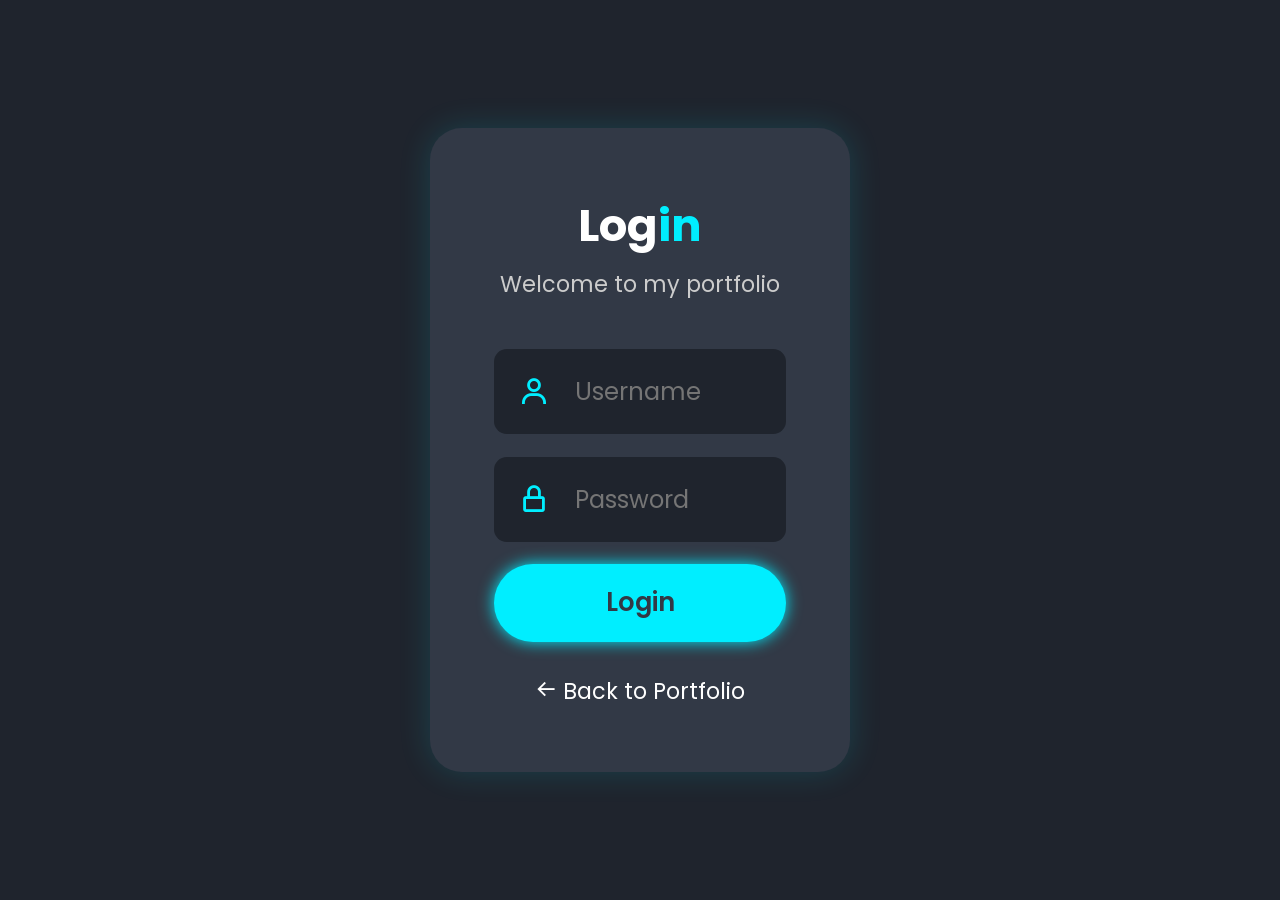
==== login.html @ 69f26255 "Add files via upload" ====
<!DOCTYPE html>
<html lang="en">
<head>
    <meta charset="UTF-8">
    <meta name="viewport" content="width=device-width, initial-scale=1.0">
    <title>Login - Portfolio</title>
    <link href="https://unpkg.com/boxicons@2.1.4/css/boxicons.min.css" rel="stylesheet">
    <link href="https://fonts.googleapis.com/css2?family=Poppins:wght@400;500;600;700&display=swap" rel="stylesheet">
    <style>
        *{margin:0;padding:0;box-sizing:border-box;text-decoration:none;border:none;outline:none;font-family:'Poppins',sans-serif}
        :root{--bg-color:#1f242d;--second-bg-color:#323946;--text-color:#fff;--main-color:#0ef}
        body{min-height:100vh;background:var(--bg-color);color:var(--text-color);display:flex;justify-content:center;align-items:center;padding:2rem}
        .login-container{width:100%;max-width:420px;background:var(--second-bg-color);padding:4rem;border-radius:2rem;box-shadow:0 0 2rem rgba(0,238,255,.15)}
        h1{text-align:center;font-size:2.8rem;margin-bottom:.5rem}
        h1 span{color:var(--main-color)}
        .subtitle{text-align:center;font-size:1.4rem;color:#ccc;margin-bottom:3rem}
        .input-box{position:relative;margin-bottom:1.4rem}
        .input-box i{position:absolute;left:1.5rem;top:50%;transform:translateY(-50%);font-size:2rem;color:var(--main-color)}
        .input-box input{width:100%;padding:1.5rem 1.5rem 1.5rem 5rem;background:var(--bg-color);color:var(--text-color);border:.1rem solid transparent;border-radius:.8rem;font-size:1.5rem;transition:.3s}
        .input-box input:focus{border-color:var(--main-color);box-shadow:0 0 1rem rgba(0,238,255,.2)}
        .login-btn{width:100%;padding:1.2rem;background:var(--main-color);color:var(--second-bg-color);border-radius:4rem;font-size:1.6rem;font-weight:600;cursor:pointer;box-shadow:0 0 1rem var(--main-color);transition:.3s}
        .login-btn:hover{box-shadow:none}
        .back{display:block;text-align:center;margin-top:2rem;color:var(--text-color);font-size:1.4rem}
        .back:hover{color:var(--main-color)}
        .message{text-align:center;margin-top:1.5rem;font-size:1.3rem;color:var(--main-color)}
        @media(max-width:450px){.login-container{padding:3rem 2rem}h1{font-size:3rem}}
    </style>
</head>
<body>
    <div class="login-container">
        <h1>Log<span>in</span></h1>
        <p class="subtitle">Welcome to my portfolio</p>
        <form id="loginForm">
            <div class="input-box">
                <i class='bx bx-user'></i>
                <input type="text" id="username" placeholder="Username" required>
            </div>
            <div class="input-box">
                <i class='bx bx-lock-alt'></i>
                <input type="password" id="password" placeholder="Password" required>
            </div>
            <button type="submit" class="login-btn">Login</button>
            <p class="message" id="message"></p>
        </form>
        <a href="index.html" class="back"><i class='bx bx-arrow-back'></i> Back to Portfolio</a>
    </div>
    <script>
        const loginForm=document.getElementById("loginForm");
        const message=document.getElementById("message");
        loginForm.addEventListener("submit",function(event){
            event.preventDefault();
            const username=document.getElementById("username").value;
            const password=document.getElementById("password").value;
            if(username==="admin" && password==="12345"){
                message.textContent="Login berhasil!";
                setTimeout(()=>{window.location.href="index.html"},1000);
            }else{
                message.textContent="Username atau password salah!";
            }
        });
    </script>
</body>
</html>
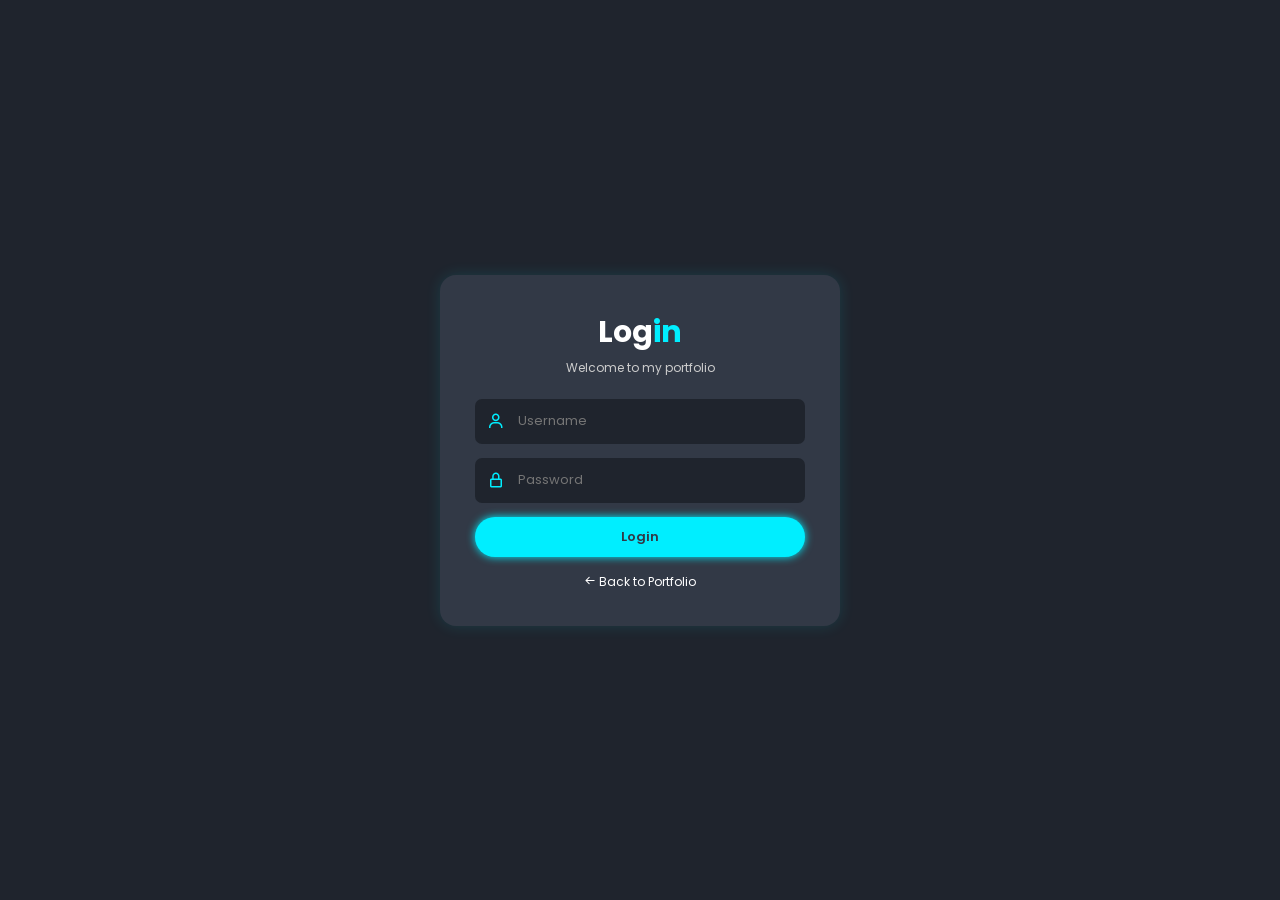
==== commit e422fecc: "Add files via upload" ====
--- a/login.html
+++ b/login.html
@@ -4,60 +4,234 @@
     <meta charset="UTF-8">
     <meta name="viewport" content="width=device-width, initial-scale=1.0">
     <title>Login - Portfolio</title>
+
     <link href="https://unpkg.com/boxicons@2.1.4/css/boxicons.min.css" rel="stylesheet">
     <link href="https://fonts.googleapis.com/css2?family=Poppins:wght@400;500;600;700&display=swap" rel="stylesheet">
+
     <style>
-        *{margin:0;padding:0;box-sizing:border-box;text-decoration:none;border:none;outline:none;font-family:'Poppins',sans-serif}
-        :root{--bg-color:#1f242d;--second-bg-color:#323946;--text-color:#fff;--main-color:#0ef}
-        body{min-height:100vh;background:var(--bg-color);color:var(--text-color);display:flex;justify-content:center;align-items:center;padding:2rem}
-        .login-container{width:100%;max-width:420px;background:var(--second-bg-color);padding:4rem;border-radius:2rem;box-shadow:0 0 2rem rgba(0,238,255,.15)}
-        h1{text-align:center;font-size:2.8rem;margin-bottom:.5rem}
-        h1 span{color:var(--main-color)}
-        .subtitle{text-align:center;font-size:1.4rem;color:#ccc;margin-bottom:3rem}
-        .input-box{position:relative;margin-bottom:1.4rem}
-        .input-box i{position:absolute;left:1.5rem;top:50%;transform:translateY(-50%);font-size:2rem;color:var(--main-color)}
-        .input-box input{width:100%;padding:1.5rem 1.5rem 1.5rem 5rem;background:var(--bg-color);color:var(--text-color);border:.1rem solid transparent;border-radius:.8rem;font-size:1.5rem;transition:.3s}
-        .input-box input:focus{border-color:var(--main-color);box-shadow:0 0 1rem rgba(0,238,255,.2)}
-        .login-btn{width:100%;padding:1.2rem;background:var(--main-color);color:var(--second-bg-color);border-radius:4rem;font-size:1.6rem;font-weight:600;cursor:pointer;box-shadow:0 0 1rem var(--main-color);transition:.3s}
-        .login-btn:hover{box-shadow:none}
-        .back{display:block;text-align:center;margin-top:2rem;color:var(--text-color);font-size:1.4rem}
-        .back:hover{color:var(--main-color)}
-        .message{text-align:center;margin-top:1.5rem;font-size:1.3rem;color:var(--main-color)}
-        @media(max-width:450px){.login-container{padding:3rem 2rem}h1{font-size:3rem}}
+        * {
+            margin: 0;
+            padding: 0;
+            box-sizing: border-box;
+            text-decoration: none;
+            border: none;
+            outline: none;
+            font-family: 'Poppins', sans-serif;
+        }
+
+        :root {
+            --bg-color: #1f242d;
+            --second-bg-color: #323946;
+            --text-color: #fff;
+            --main-color: #0ef;
+        }
+
+        html {
+            font-size: 62.5%;
+        }
+
+        body {
+            min-height: 100vh;
+            background: var(--bg-color);
+            color: var(--text-color);
+            display: flex;
+            justify-content: center;
+            align-items: center;
+            padding: 2rem;
+        }
+
+        .login-container {
+            width: 100%;
+            max-width: 360px;
+            background: var(--second-bg-color);
+            padding: 3rem;
+            border-radius: 1.6rem;
+            box-shadow: 0 0 1.5rem rgba(0, 238, 255, 0.12);
+        }
+
+        .login-container h1 {
+            text-align: center;
+            font-size: 2.8rem;
+            margin-bottom: .4rem;
+        }
+
+        .login-container h1 span {
+            color: var(--main-color);
+        }
+
+        .subtitle {
+            text-align: center;
+            font-size: 1.2rem;
+            color: #ccc;
+            margin-bottom: 2.2rem;
+        }
+
+        .input-box {
+            position: relative;
+            margin-bottom: 1.4rem;
+        }
+
+        .input-box i {
+            position: absolute;
+            left: 1.2rem;
+            top: 50%;
+            transform: translateY(-50%);
+            font-size: 1.8rem;
+            color: var(--main-color);
+        }
+
+        .input-box input {
+            width: 100%;
+            padding: 1.15rem 1.2rem 1.15rem 4.2rem;
+            background: var(--bg-color);
+            color: var(--text-color);
+            border: .1rem solid transparent;
+            border-radius: .7rem;
+            font-size: 1.3rem;
+            transition: .3s;
+        }
+
+        .input-box input:focus {
+            border-color: var(--main-color);
+            box-shadow: 0 0 .7rem rgba(0, 238, 255, 0.18);
+        }
+
+        .login-btn {
+            width: 100%;
+            padding: 1rem;
+            background: var(--main-color);
+            color: var(--second-bg-color);
+            border-radius: 3rem;
+            font-size: 1.3rem;
+            font-weight: 600;
+            cursor: pointer;
+            box-shadow: 0 0 .8rem var(--main-color);
+            transition: .3s;
+        }
+
+        .login-btn:hover {
+            box-shadow: none;
+        }
+
+        .back {
+            display: block;
+            text-align: center;
+            margin-top: 1.6rem;
+            color: var(--text-color);
+            font-size: 1.2rem;
+        }
+
+        .back:hover {
+            color: var(--main-color);
+        }
+
+        .message {
+            text-align: center;
+            margin-top: 1.2rem;
+            font-size: 1.2rem;
+            color: var(--main-color);
+        }
+
+        /* Tablet */
+        @media (min-width: 600px) {
+            .login-container {
+                max-width: 390px;
+                padding: 3.2rem;
+            }
+        }
+
+        /* Laptop / desktop */
+        @media (min-width: 992px) {
+            .login-container {
+                max-width: 400px;
+                padding: 3.5rem;
+            }
+
+            .login-container h1 {
+                font-size: 3rem;
+            }
+        }
+
+        /* HP kecil */
+        @media (max-width: 400px) {
+            html {
+                font-size: 58%;
+            }
+
+            body {
+                padding: 1.5rem;
+            }
+
+            .login-container {
+                padding: 2.5rem 2rem;
+            }
+        }
+
+        /* HP sangat kecil */
+        @media (max-width: 320px) {
+            html {
+                font-size: 55%;
+            }
+
+            .login-container {
+                padding: 2.2rem 1.6rem;
+            }
+        }
     </style>
 </head>
+
 <body>
+
     <div class="login-container">
+
         <h1>Log<span>in</span></h1>
         <p class="subtitle">Welcome to my portfolio</p>
+
         <form id="loginForm">
+
             <div class="input-box">
                 <i class='bx bx-user'></i>
                 <input type="text" id="username" placeholder="Username" required>
             </div>
+
             <div class="input-box">
                 <i class='bx bx-lock-alt'></i>
                 <input type="password" id="password" placeholder="Password" required>
             </div>
+
             <button type="submit" class="login-btn">Login</button>
+
             <p class="message" id="message"></p>
+
         </form>
-        <a href="index.html" class="back"><i class='bx bx-arrow-back'></i> Back to Portfolio</a>
+
+        <a href="index.html" class="back">
+            <i class='bx bx-arrow-back'></i> Back to Portfolio
+        </a>
+
     </div>
+
     <script>
-        const loginForm=document.getElementById("loginForm");
-        const message=document.getElementById("message");
-        loginForm.addEventListener("submit",function(event){
+        const loginForm = document.getElementById("loginForm");
+        const message = document.getElementById("message");
+
+        loginForm.addEventListener("submit", function(event) {
             event.preventDefault();
-            const username=document.getElementById("username").value;
-            const password=document.getElementById("password").value;
-            if(username==="admin" && password==="12345"){
-                message.textContent="Login berhasil!";
-                setTimeout(()=>{window.location.href="index.html"},1000);
-            }else{
-                message.textContent="Username atau password salah!";
+
+            const username = document.getElementById("username").value;
+            const password = document.getElementById("password").value;
+
+            if (username === "admin" && password === "12345") {
+                message.textContent = "Login berhasil!";
+
+                setTimeout(() => {
+                    window.location.href = "index.html";
+                }, 1000);
+            } else {
+                message.textContent = "Username atau password salah!";
             }
         });
     </script>
+
 </body>
-</html>+</html>
